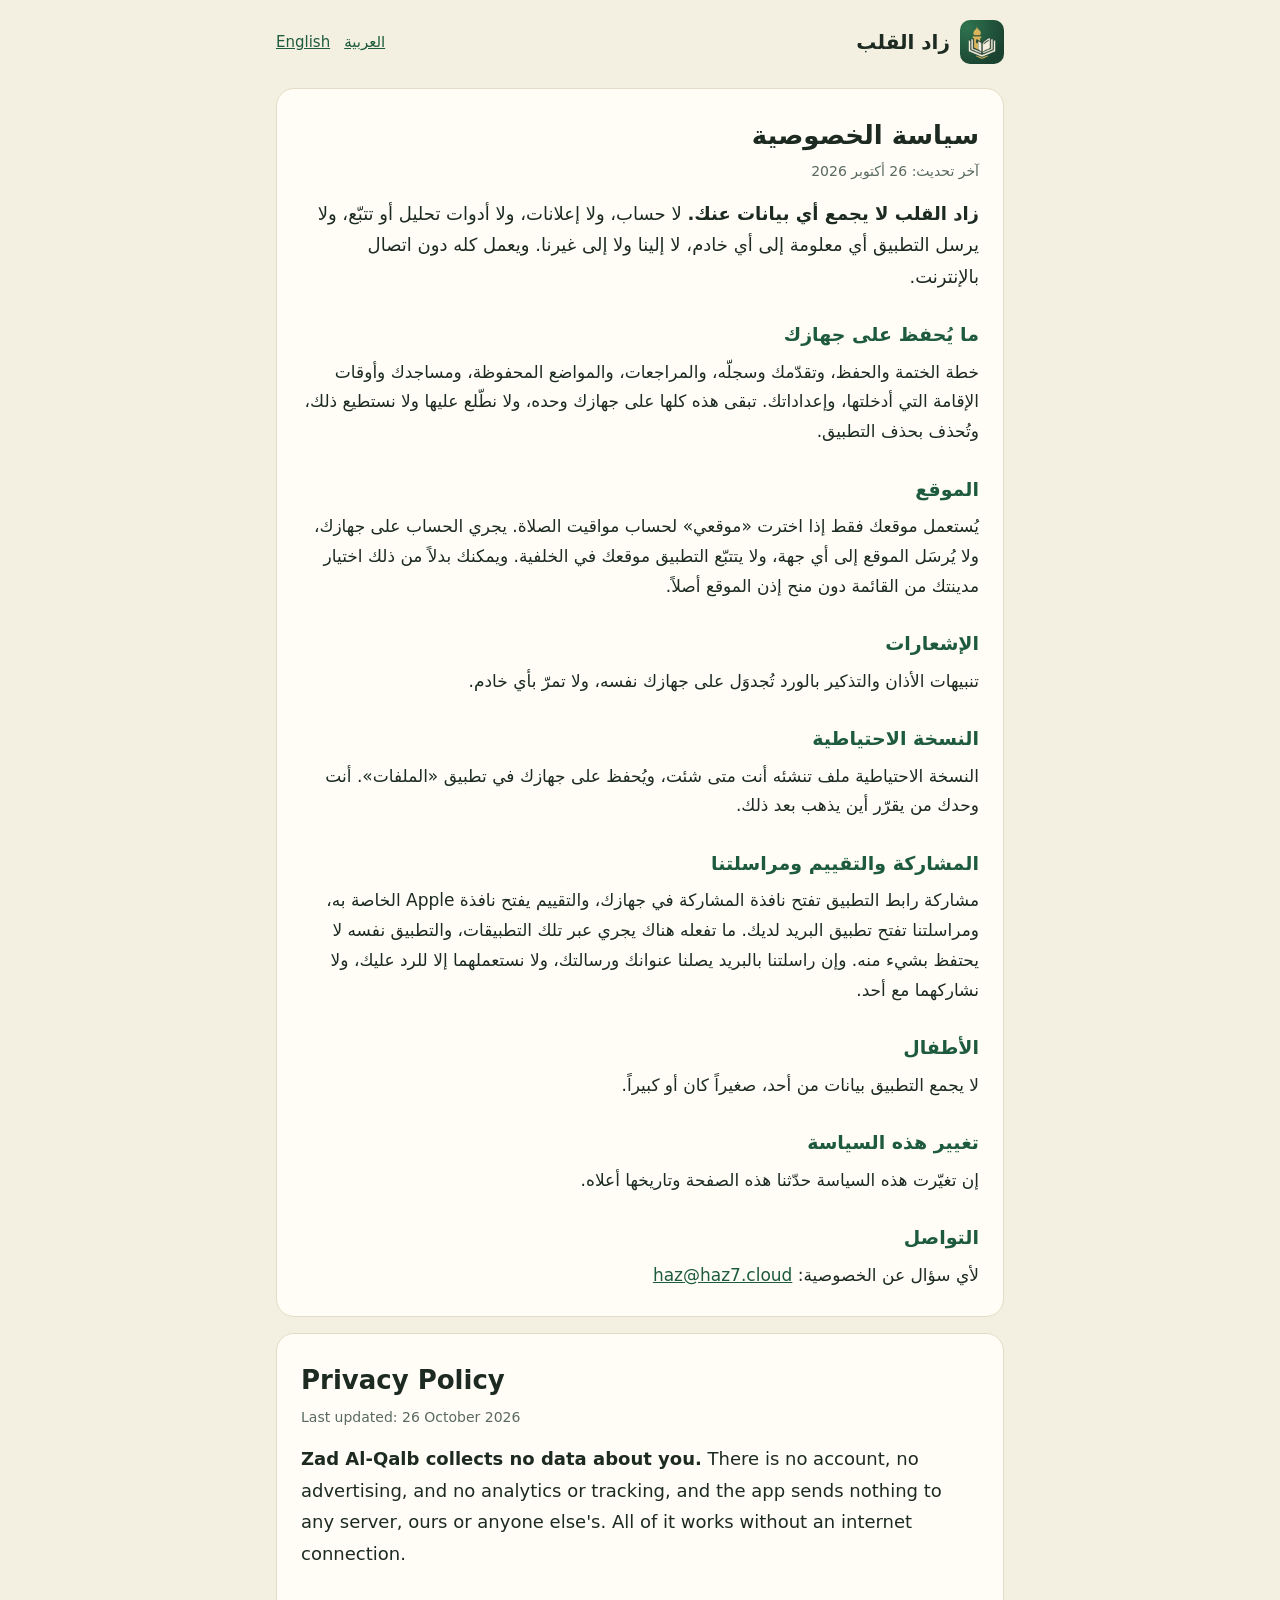
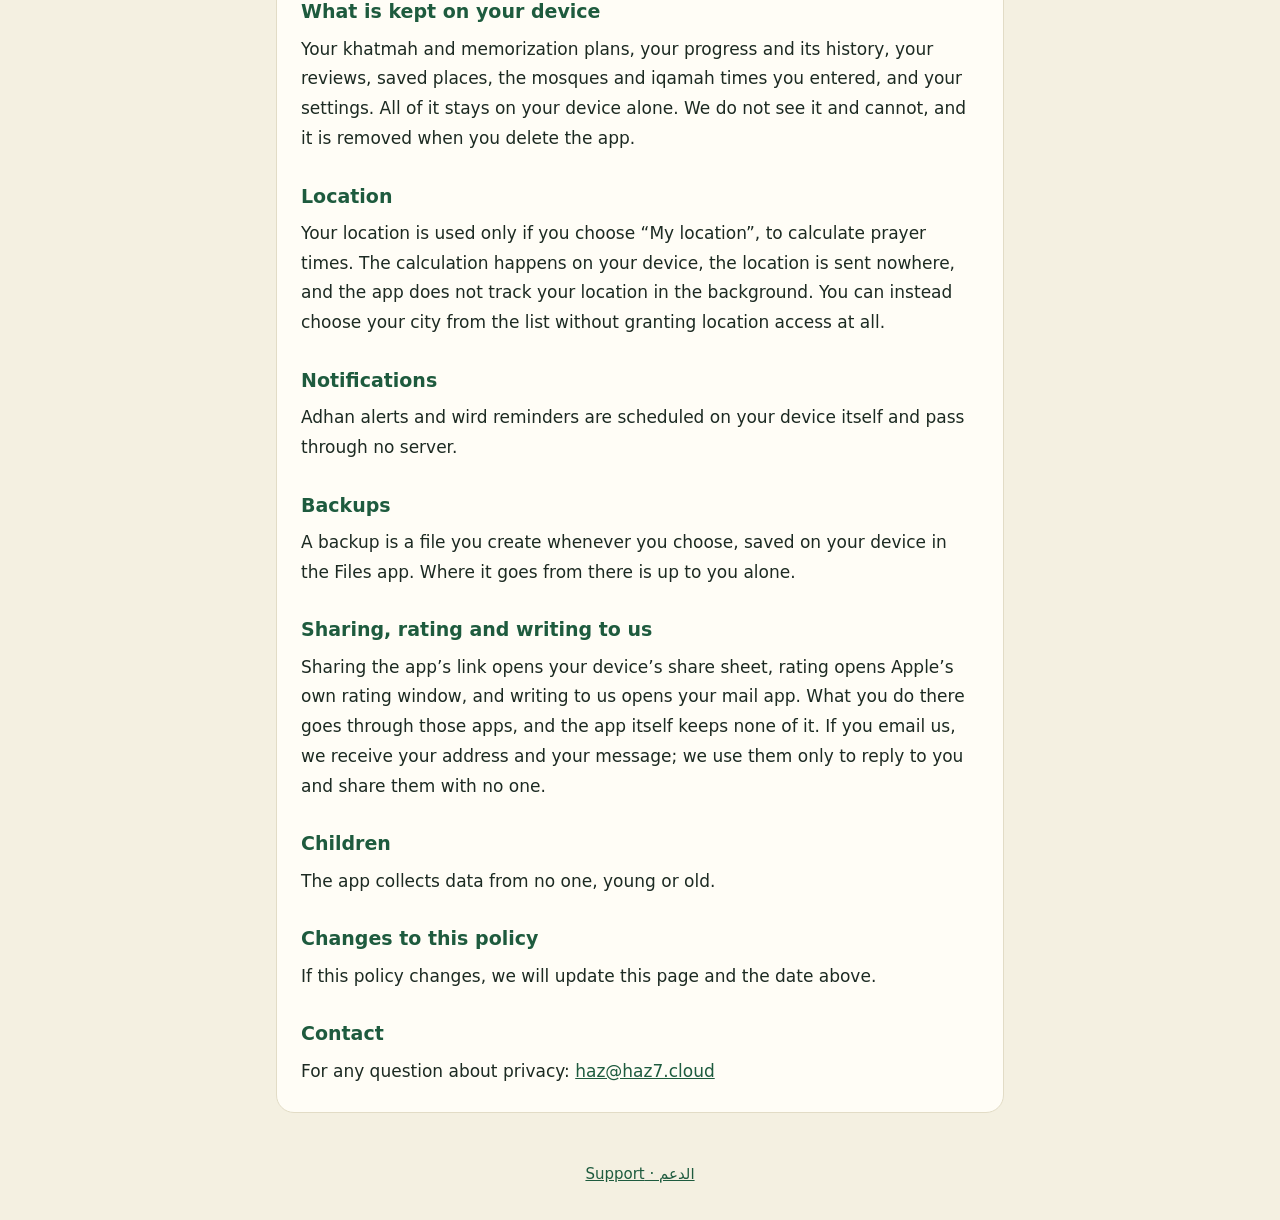
==== privacy.html @ e41902e6 "Support and privacy pages for Zad Al-Qalb The pages the App Store listing links to: support (index.h" ====
<!doctype html>
<html lang="ar" dir="rtl">
<head>
<meta charset="utf-8">
<meta name="viewport" content="width=device-width, initial-scale=1">
<title>سياسة الخصوصية · زاد القلب — Privacy Policy · Zad Al-Qalb</title>
<meta name="description" content="زاد القلب لا يجمع أي بيانات عنك. Zad Al-Qalb collects no data about you.">
<link rel="icon" href="logo.png">
<link rel="stylesheet" href="style.css">
</head>
<body>
<header class="top">
  <a class="brand" href="index.html"><img src="logo.png" alt="" width="44" height="44"><span>زاد القلب</span></a>
  <nav class="langs"><a href="#ar">العربية</a><a href="#en" lang="en">English</a></nav>
</header>

<main>
<article id="ar" lang="ar" dir="rtl">
  <h1>سياسة الخصوصية</h1>
  <p class="updated">آخر تحديث: 26 أكتوبر 2026</p>

  <p class="lead"><strong>زاد القلب لا يجمع أي بيانات عنك.</strong> لا حساب، ولا إعلانات، ولا أدوات تحليل أو تتبّع، ولا يرسل التطبيق أي معلومة إلى أي خادم، لا إلينا ولا إلى غيرنا. ويعمل كله دون اتصال بالإنترنت.</p>

  <h2>ما يُحفظ على جهازك</h2>
  <p>خطة الختمة والحفظ، وتقدّمك وسجلّه، والمراجعات، والمواضع المحفوظة، ومساجدك وأوقات الإقامة التي أدخلتها، وإعداداتك. تبقى هذه كلها على جهازك وحده، ولا نطّلع عليها ولا نستطيع ذلك، وتُحذف بحذف التطبيق.</p>

  <h2>الموقع</h2>
  <p>يُستعمل موقعك فقط إذا اخترت «موقعي» لحساب مواقيت الصلاة. يجري الحساب على جهازك، ولا يُرسَل الموقع إلى أي جهة، ولا يتتبّع التطبيق موقعك في الخلفية. ويمكنك بدلاً من ذلك اختيار مدينتك من القائمة دون منح إذن الموقع أصلاً.</p>

  <h2>الإشعارات</h2>
  <p>تنبيهات الأذان والتذكير بالورد تُجدوَل على جهازك نفسه، ولا تمرّ بأي خادم.</p>

  <h2>النسخة الاحتياطية</h2>
  <p>النسخة الاحتياطية ملف تنشئه أنت متى شئت، ويُحفظ على جهازك في تطبيق «الملفات». أنت وحدك من يقرّر أين يذهب بعد ذلك.</p>

  <h2>المشاركة والتقييم ومراسلتنا</h2>
  <p>مشاركة رابط التطبيق تفتح نافذة المشاركة في جهازك، والتقييم يفتح نافذة Apple الخاصة به، ومراسلتنا تفتح تطبيق البريد لديك. ما تفعله هناك يجري عبر تلك التطبيقات، والتطبيق نفسه لا يحتفظ بشيء منه. وإن راسلتنا بالبريد يصلنا عنوانك ورسالتك، ولا نستعملهما إلا للرد عليك، ولا نشاركهما مع أحد.</p>

  <h2>الأطفال</h2>
  <p>لا يجمع التطبيق بيانات من أحد، صغيراً كان أو كبيراً.</p>

  <h2>تغيير هذه السياسة</h2>
  <p>إن تغيّرت هذه السياسة حدّثنا هذه الصفحة وتاريخها أعلاه.</p>

  <h2>التواصل</h2>
  <p>لأي سؤال عن الخصوصية: <a href="mailto:haz@haz7.cloud">haz@haz7.cloud</a></p>
</article>

<article id="en" lang="en" dir="ltr">
  <h1>Privacy Policy</h1>
  <p class="updated">Last updated: 26 October 2026</p>

  <p class="lead"><strong>Zad Al-Qalb collects no data about you.</strong> There is no account, no advertising, and no analytics or tracking, and the app sends nothing to any server, ours or anyone else's. All of it works without an internet connection.</p>

  <h2>What is kept on your device</h2>
  <p>Your khatmah and memorization plans, your progress and its history, your reviews, saved places, the mosques and iqamah times you entered, and your settings. All of it stays on your device alone. We do not see it and cannot, and it is removed when you delete the app.</p>

  <h2>Location</h2>
  <p>Your location is used only if you choose “My location”, to calculate prayer times. The calculation happens on your device, the location is sent nowhere, and the app does not track your location in the background. You can instead choose your city from the list without granting location access at all.</p>

  <h2>Notifications</h2>
  <p>Adhan alerts and wird reminders are scheduled on your device itself and pass through no server.</p>

  <h2>Backups</h2>
  <p>A backup is a file you create whenever you choose, saved on your device in the Files app. Where it goes from there is up to you alone.</p>

  <h2>Sharing, rating and writing to us</h2>
  <p>Sharing the app’s link opens your device’s share sheet, rating opens Apple’s own rating window, and writing to us opens your mail app. What you do there goes through those apps, and the app itself keeps none of it. If you email us, we receive your address and your message; we use them only to reply to you and share them with no one.</p>

  <h2>Children</h2>
  <p>The app collects data from no one, young or old.</p>

  <h2>Changes to this policy</h2>
  <p>If this policy changes, we will update this page and the date above.</p>

  <h2>Contact</h2>
  <p>For any question about privacy: <a href="mailto:haz@haz7.cloud">haz@haz7.cloud</a></p>
</article>
</main>

<footer><a href="index.html">الدعم · Support</a></footer>
</body>
</html>
---- style.css ----
/* The app's own palette: deep green, warm paper, a touch of gold. */
:root {
  --ink: #1c2a22;
  --muted: #5a6a60;
  --green: #1e5b3e;
  --gold: #a9812f;
  --paper: #f4f0e1;
  --card: #fffdf6;
  --line: #e2dcc6;
}

@media (prefers-color-scheme: dark) {
  :root {
    --ink: #ece6d6;
    --muted: #a8b3aa;
    --green: #8fc7a5;
    --gold: #d6b467;
    --paper: #121a15;
    --card: #1a241e;
    --line: #2c3a31;
  }
}

* { box-sizing: border-box; }

body {
  margin: 0;
  background: var(--paper);
  color: var(--ink);
  font: 17px/1.75 system-ui, -apple-system, "Segoe UI", "Noto Naskh Arabic", "Geeza Pro", sans-serif;
}

a { color: var(--green); }

.top {
  max-width: 760px;
  margin: 0 auto;
  padding: 20px 16px 8px;
  display: flex;
  align-items: center;
  justify-content: space-between;
  gap: 12px;
}

.brand {
  display: flex;
  align-items: center;
  gap: 10px;
  color: var(--ink);
  text-decoration: none;
  font-weight: 700;
  font-size: 20px;
}

.brand img { border-radius: 10px; }

.langs { display: flex; gap: 14px; font-size: 15px; }

main {
  max-width: 760px;
  margin: 0 auto;
  padding: 0 16px 24px;
}

article {
  background: var(--card);
  border: 1px solid var(--line);
  border-radius: 18px;
  padding: 8px 24px 20px;
  margin: 16px 0;
}

h1 { font-size: 26px; line-height: 1.4; margin: 20px 0 4px; }
h2 { font-size: 19px; margin: 26px 0 4px; color: var(--green); }
h3 { font-size: 17px; margin: 20px 0 2px; }
p { margin: 6px 0; }

.updated { color: var(--muted); font-size: 14px; margin-bottom: 14px; }
.lead { font-size: 18px; }

.contact {
  border-inline-start: 3px solid var(--gold);
  padding-inline-start: 14px;
  margin: 22px 0;
}
.contact h2 { margin-top: 0; }
.mail { font-size: 19px; font-weight: 600; }

.policy { margin-top: 26px; }

footer {
  text-align: center;
  padding: 8px 16px 32px;
  font-size: 15px;
}

@media (max-width: 480px) {
  body { font-size: 16px; }
  article { padding: 4px 16px 16px; }
  h1 { font-size: 22px; }
}
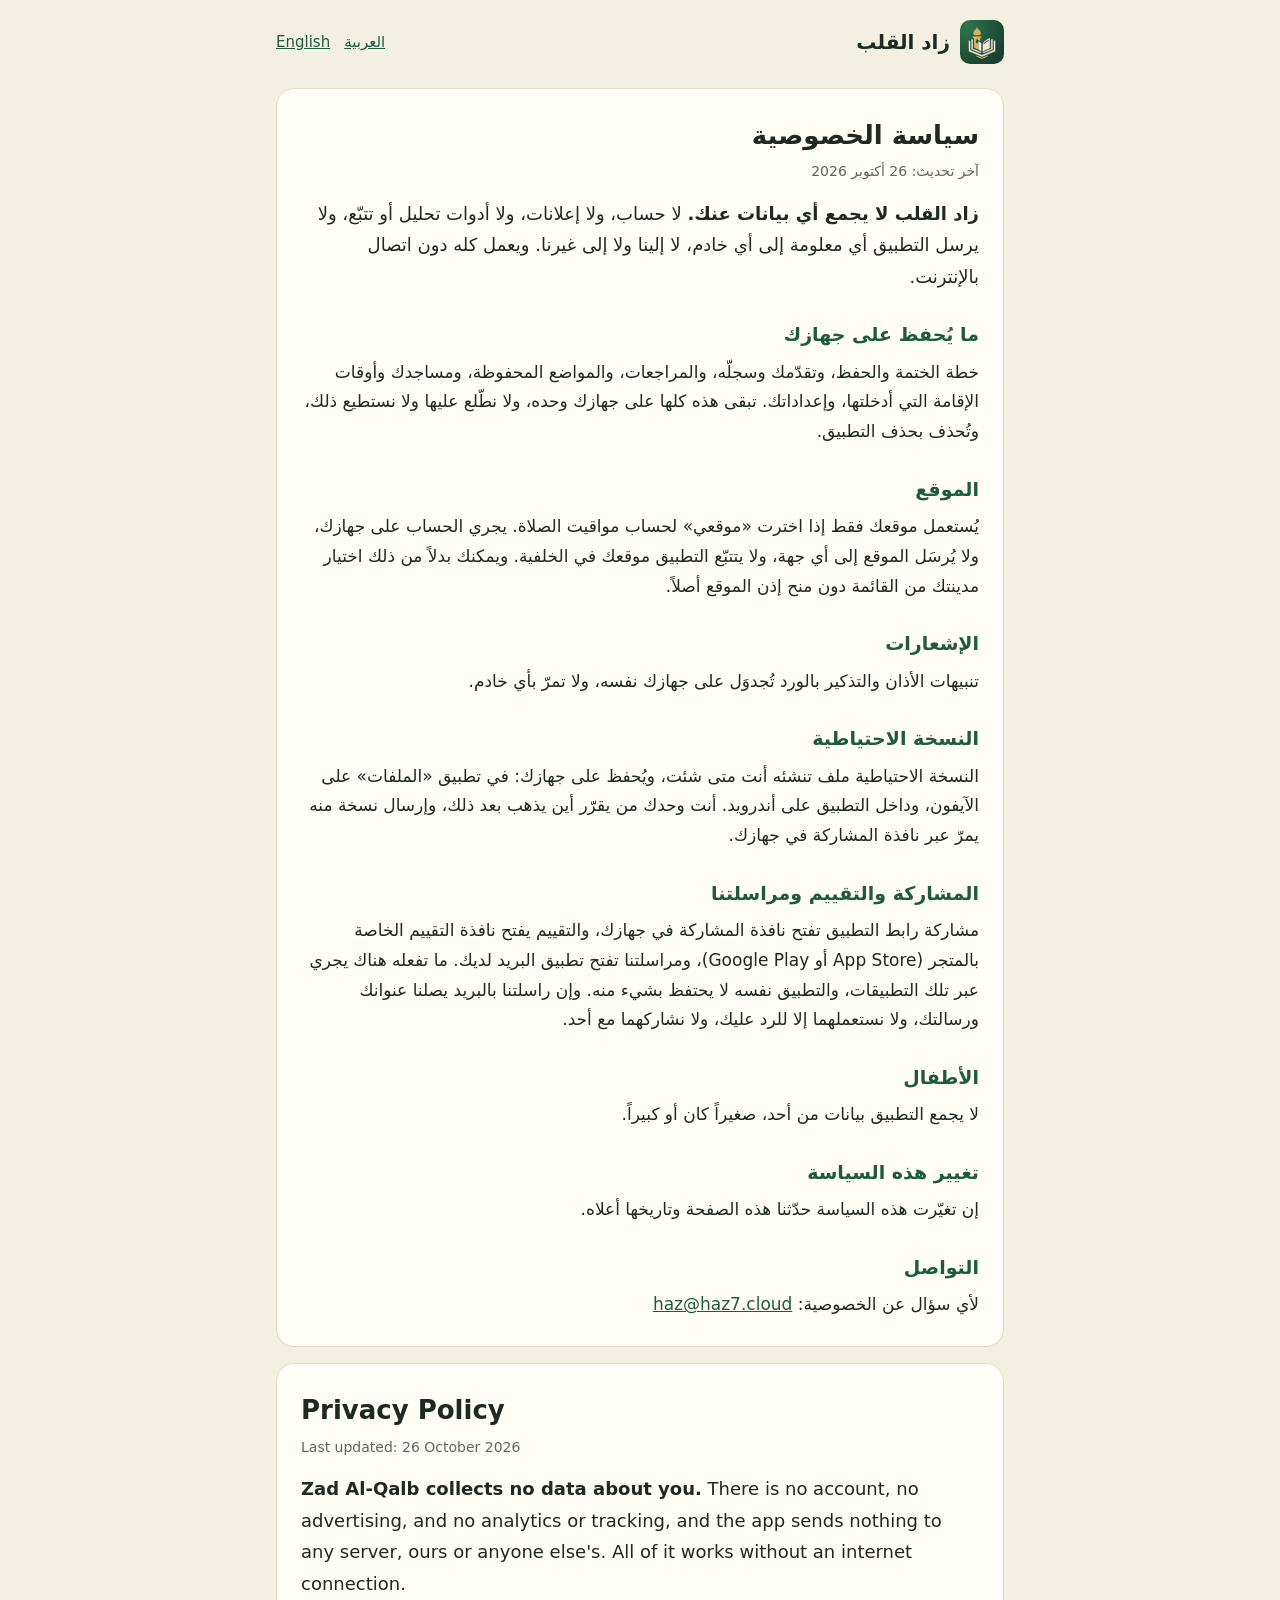
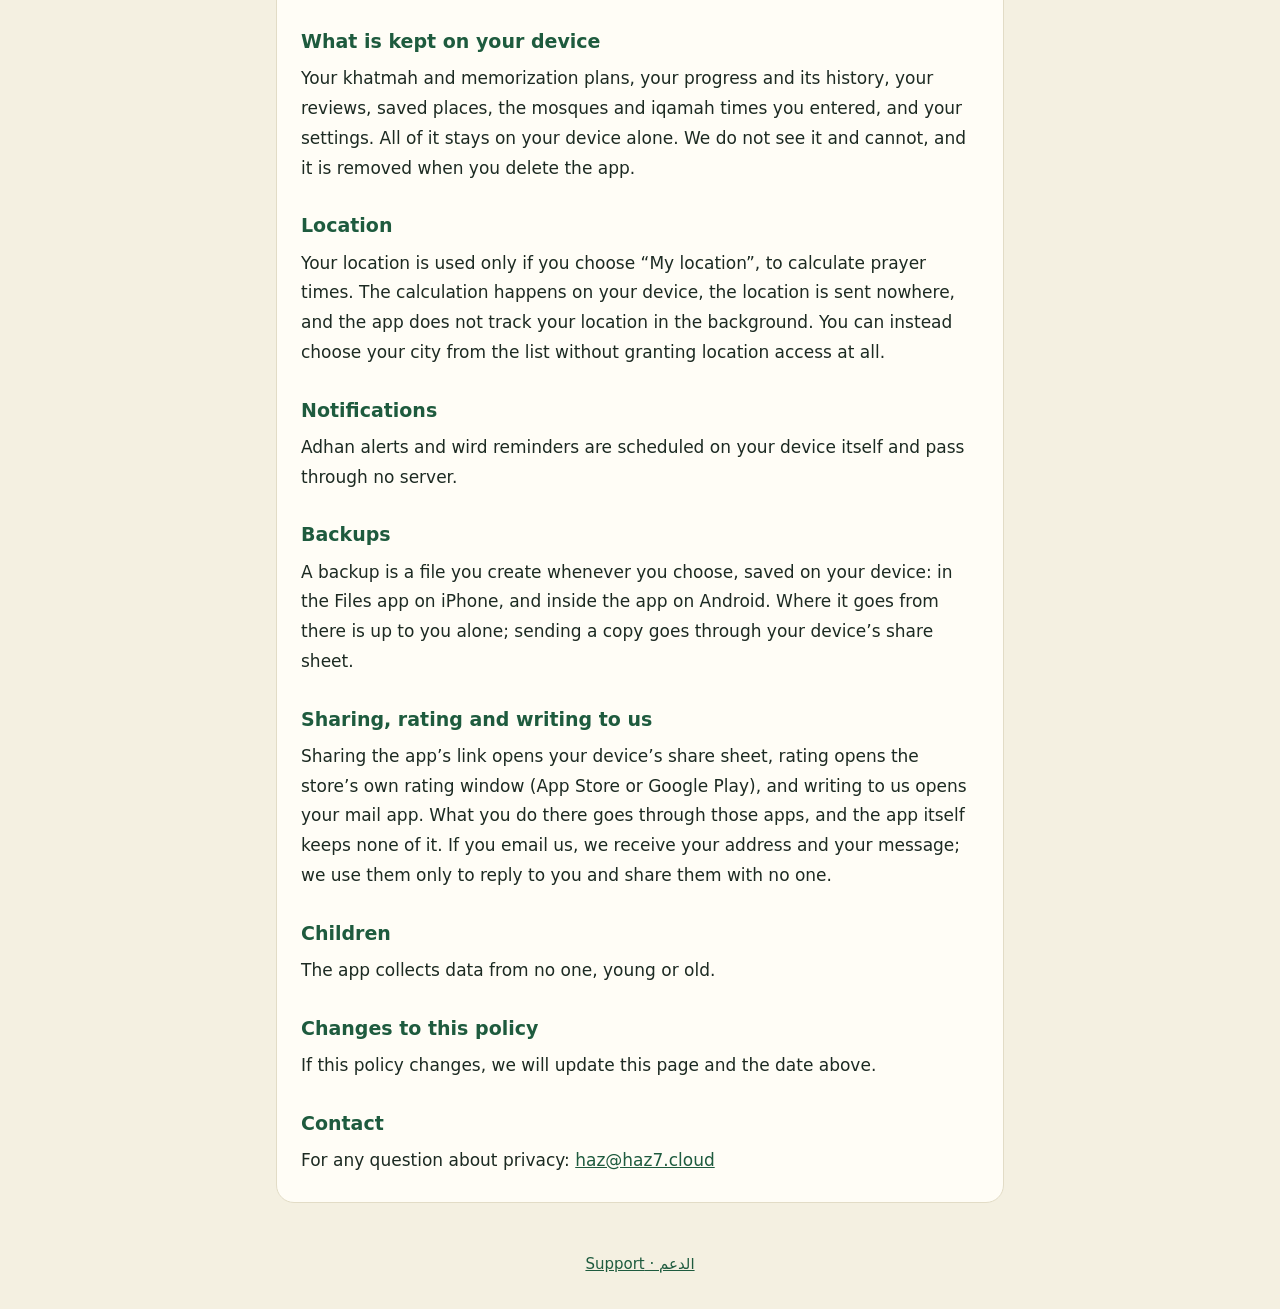
==== commit 9b2b2a22: "Pages: cover Android too - backups, rating, exact alarms Co-Authored-By: Claude Opus 5.5 <noreply@an" ====
--- a/privacy.html
+++ b/privacy.html
@@ -31,10 +31,10 @@
   <p>تنبيهات الأذان والتذكير بالورد تُجدوَل على جهازك نفسه، ولا تمرّ بأي خادم.</p>
 
   <h2>النسخة الاحتياطية</h2>
-  <p>النسخة الاحتياطية ملف تنشئه أنت متى شئت، ويُحفظ على جهازك في تطبيق «الملفات». أنت وحدك من يقرّر أين يذهب بعد ذلك.</p>
+  <p>النسخة الاحتياطية ملف تنشئه أنت متى شئت، ويُحفظ على جهازك: في تطبيق «الملفات» على الآيفون، وداخل التطبيق على أندرويد. أنت وحدك من يقرّر أين يذهب بعد ذلك، وإرسال نسخة منه يمرّ عبر نافذة المشاركة في جهازك.</p>
 
   <h2>المشاركة والتقييم ومراسلتنا</h2>
-  <p>مشاركة رابط التطبيق تفتح نافذة المشاركة في جهازك، والتقييم يفتح نافذة Apple الخاصة به، ومراسلتنا تفتح تطبيق البريد لديك. ما تفعله هناك يجري عبر تلك التطبيقات، والتطبيق نفسه لا يحتفظ بشيء منه. وإن راسلتنا بالبريد يصلنا عنوانك ورسالتك، ولا نستعملهما إلا للرد عليك، ولا نشاركهما مع أحد.</p>
+  <p>مشاركة رابط التطبيق تفتح نافذة المشاركة في جهازك، والتقييم يفتح نافذة التقييم الخاصة بالمتجر (App Store أو Google Play)، ومراسلتنا تفتح تطبيق البريد لديك. ما تفعله هناك يجري عبر تلك التطبيقات، والتطبيق نفسه لا يحتفظ بشيء منه. وإن راسلتنا بالبريد يصلنا عنوانك ورسالتك، ولا نستعملهما إلا للرد عليك، ولا نشاركهما مع أحد.</p>
 
   <h2>الأطفال</h2>
   <p>لا يجمع التطبيق بيانات من أحد، صغيراً كان أو كبيراً.</p>
@@ -62,10 +62,10 @@
   <p>Adhan alerts and wird reminders are scheduled on your device itself and pass through no server.</p>
 
   <h2>Backups</h2>
-  <p>A backup is a file you create whenever you choose, saved on your device in the Files app. Where it goes from there is up to you alone.</p>
+  <p>A backup is a file you create whenever you choose, saved on your device: in the Files app on iPhone, and inside the app on Android. Where it goes from there is up to you alone; sending a copy goes through your device’s share sheet.</p>
 
   <h2>Sharing, rating and writing to us</h2>
-  <p>Sharing the app’s link opens your device’s share sheet, rating opens Apple’s own rating window, and writing to us opens your mail app. What you do there goes through those apps, and the app itself keeps none of it. If you email us, we receive your address and your message; we use them only to reply to you and share them with no one.</p>
+  <p>Sharing the app’s link opens your device’s share sheet, rating opens the store’s own rating window (App Store or Google Play), and writing to us opens your mail app. What you do there goes through those apps, and the app itself keeps none of it. If you email us, we receive your address and your message; we use them only to reply to you and share them with no one.</p>
 
   <h2>Children</h2>
   <p>The app collects data from no one, young or old.</p>
